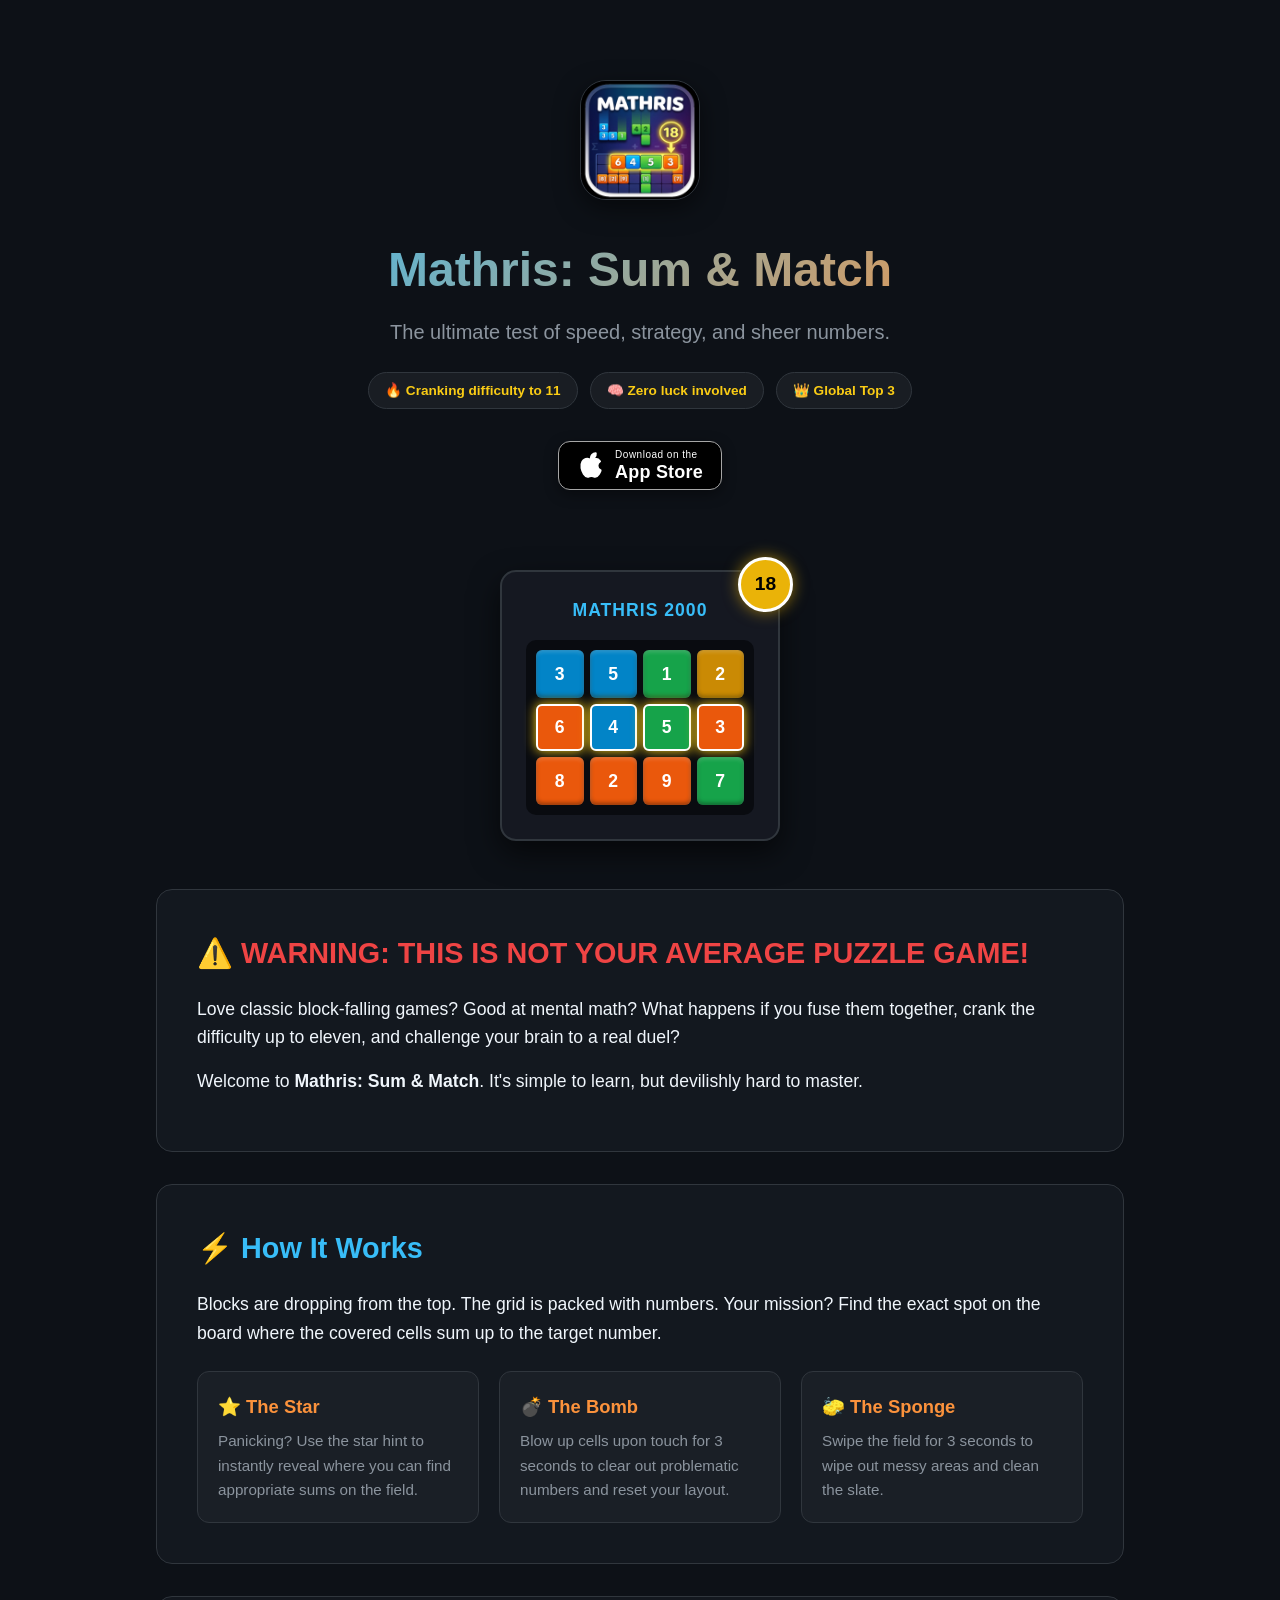
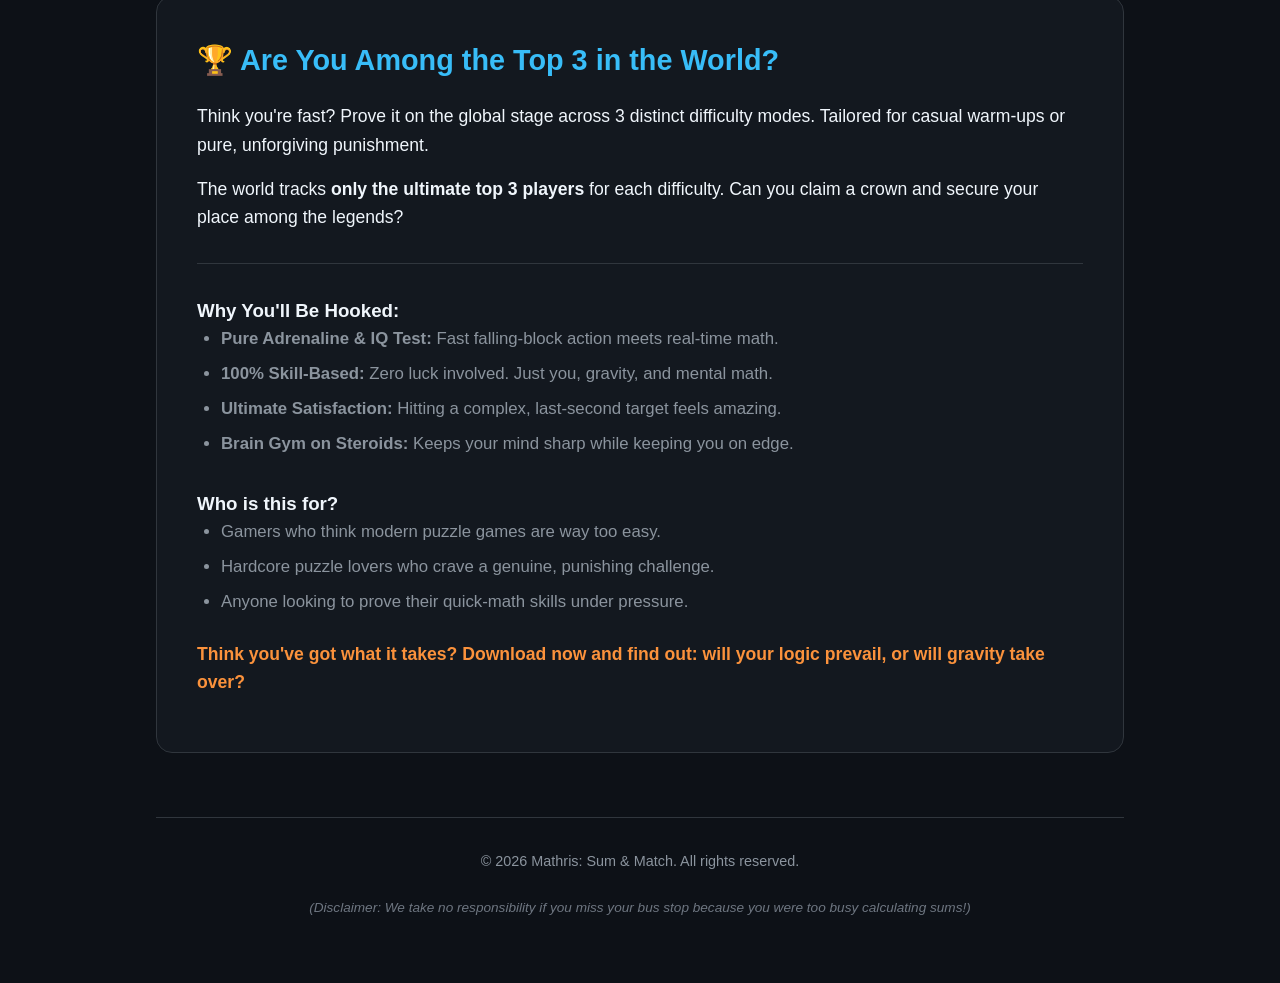
==== docs/mathris/index.html @ 96fd8997 "Mathris website added" ====
<!DOCTYPE html>
<html lang="en">
<head>
    <meta charset="UTF-8">
    <meta name="viewport" content="width=device-width, initial-scale=1.0">
    <title>Mathris: Sum & Match — A Mental Math Survival Game</title>
    <style>
        :root {
            --bg-color: #0d1117;
            --panel-bg: rgba(22, 27, 34, 0.85);
            --panel-border: #30363d;
            --accent-blue: #38bdf8;
            --accent-orange: #fb923c;
            --accent-green: #4ade80;
            --accent-yellow: #facc15;
            --accent-red: #ef4444;
            --text-main: #f0f6fc;
            --text-muted: #8b949e;
        }

        * {
            box-sizing: border-box;
            margin: 0;
            padding: 0;
            font-family: -apple-system, BlinkMacSystemFont, "Segoe UI", Roboto, Helvetica, Arial, sans-serif;
        }

        body {
            background-color: var(--bg-color);
            color: var(--text-main);
            line-height: 1.6;
            padding: 2rem 1rem;
            max-width: 1000px;
            margin: 0 auto;
        }

        header {
            text-align: center;
            padding: 3rem 1rem 2rem;
        }

        .app-icon {
            width: 120px;
            height: 120px;
            border-radius: 26px;
            box-shadow: 0 8px 24px rgba(0,0,0,0.5);
            margin-bottom: 1.5rem;
            border: 1px solid var(--panel-border);
        }

        h1 {
            font-size: 3rem;
            font-weight: 800;
            background: linear-gradient(135deg, var(--accent-blue), var(--accent-orange));
            -webkit-background-clip: text;
            -webkit-text-fill-color: transparent;
            margin-bottom: 0.5rem;
        }

        .subtitle {
            font-size: 1.25rem;
            color: var(--text-muted);
            max-width: 650px;
            margin: 0 auto 1.5rem;
        }

        .badge-bar {
            display: flex;
            justify-content: center;
            gap: 0.75rem;
            flex-wrap: wrap;
            margin-bottom: 2rem;
        }

        .pill {
            background: rgba(255, 255, 255, 0.05);
            border: 1px solid var(--panel-border);
            padding: 0.4rem 1rem;
            border-radius: 20px;
            font-size: 0.85rem;
            color: var(--accent-yellow);
            font-weight: 600;
        }

        /* Custom App Store Button */
        .app-store-btn {
            display: inline-flex;
            align-items: center;
            justify-content: center;
            gap: 10px;
            background-color: #000;
            color: #fff;
            text-decoration: none;
            padding: 8px 18px;
            border-radius: 12px;
            border: 1px solid #a6a6a6;
            transition: transform 0.2s ease, border-color 0.2s ease;
            box-shadow: 0 4px 14px rgba(0,0,0,0.4);
        }

        .app-store-btn:hover {
            transform: scale(1.05);
            border-color: #fff;
        }

        .app-store-btn svg {
            width: 28px;
            height: 28px;
            fill: currentColor;
        }

        .app-store-text {
            display: flex;
            flex-direction: column;
            align-items: flex-start;
            line-height: 1;
        }

        .app-store-small {
            font-size: 10px;
            margin-bottom: 3px;
            letter-spacing: 0.5px;
        }

        .app-store-large {
            font-size: 18px;
            font-weight: bold;
            letter-spacing: 0.2px;
        }

        /* Interactive Graphic Illustrations */
        .illustration-container {
            display: flex;
            justify-content: center;
            align-items: center;
            gap: 2rem;
            margin: 3rem 0;
            flex-wrap: wrap;
        }

        .game-mockup {
            background: #151821;
            border: 2px solid var(--panel-border);
            border-radius: 16px;
            padding: 1.5rem;
            width: 280px;
            box-shadow: 0 12px 30px rgba(0, 0, 0, 0.6);
            position: relative;
        }

        .mockup-header {
            text-align: center;
            font-weight: 800;
            color: var(--accent-blue);
            margin-bottom: 1rem;
            letter-spacing: 1px;
            font-size: 1.1rem;
        }

        .grid-visual {
            display: grid;
            grid-template-columns: repeat(4, 1fr);
            gap: 6px;
            background: #090b10;
            padding: 10px;
            border-radius: 10px;
        }

        .cell {
            aspect-ratio: 1;
            border-radius: 6px;
            display: flex;
            align-items: center;
            justify-content: center;
            font-weight: bold;
            font-size: 1.1rem;
            box-shadow: inset 0 2px 4px rgba(255,255,255,0.2), inset 0 -2px 4px rgba(0,0,0,0.4);
        }

        .cell.blue { background: #0284c7; color: white; }
        .cell.orange { background: #ea580c; color: white; }
        .cell.green { background: #16a34a; color: white; }
        .cell.yellow { background: #ca8a04; color: white; }
        .cell.active { 
            border: 2px solid #fff; 
            box-shadow: 0 0 12px var(--accent-yellow);
            animation: pulse 1.5s infinite alternate;
        }

        @keyframes pulse {
            0% { transform: scale(0.98); }
            100% { transform: scale(1.05); }
        }

        .target-callout {
            position: absolute;
            top: -15px;
            right: -15px;
            background: #eab308;
            color: #000;
            border-radius: 50%;
            width: 55px;
            height: 55px;
            display: flex;
            align-items: center;
            justify-content: center;
            font-weight: 900;
            font-size: 1.2rem;
            box-shadow: 0 0 15px rgba(234, 179, 8, 0.6);
            border: 3px solid #fff;
        }

        /* Content Panels */
        .panel {
            background: var(--panel-bg);
            border: 1px solid var(--panel-border);
            border-radius: 16px;
            padding: 2.5rem;
            margin-bottom: 2rem;
            backdrop-filter: blur(8px);
        }

        .panel h2 {
            font-size: 1.8rem;
            margin-bottom: 1.2rem;
            color: var(--accent-blue);
        }

        .panel.warning h2 {
            color: var(--accent-red);
        }

        .panel p {
            color: var(--text-main);
            margin-bottom: 1rem;
            font-size: 1.1rem;
        }
        
        .panel ul {
            margin-left: 1.5rem;
            margin-bottom: 1.5rem;
            color: var(--text-muted);
        }
        
        .panel ul li {
            margin-bottom: 0.5rem;
            font-size: 1.05rem;
        }

        /* Features List */
        .feature-grid {
            display: grid;
            grid-template-columns: repeat(auto-fit, minmax(280px, 1fr));
            gap: 1.25rem;
            margin-top: 1.5rem;
        }

        .feature-card {
            background: rgba(255, 255, 255, 0.03);
            border: 1px solid var(--panel-border);
            border-radius: 12px;
            padding: 1.25rem;
        }

        .feature-card h3 {
            color: var(--accent-orange);
            font-size: 1.15rem;
            margin-bottom: 0.5rem;
        }

        .feature-card p {
            font-size: 0.95rem;
            color: var(--text-muted);
            margin-bottom: 0;
        }

        footer {
            text-align: center;
            color: var(--text-muted);
            font-size: 0.9rem;
            margin-top: 4rem;
            padding-bottom: 2rem;
            border-top: 1px solid var(--panel-border);
            padding-top: 2rem;
        }

        .footer-links {
            margin-top: 1rem;
        }
        
        .footer-links a {
            color: var(--accent-blue);
            text-decoration: none;
            font-weight: 600;
        }

        .footer-links a:hover {
            text-decoration: underline;
        }

        .disclaimer {
            font-style: italic;
            margin-top: 1.5rem;
            color: #6e7681;
            font-size: 0.85rem;
        }
    </style>
</head>
<body>

    <header>
        <img src="app_icon.jpg" alt="Mathris App Icon" class="app-icon">
        <h1>Mathris: Sum & Match</h1>
        <p class="subtitle">The ultimate test of speed, strategy, and sheer numbers.</p>
        
        <div class="badge-bar">
            <span class="pill">🔥 Cranking difficulty to 11</span>
            <span class="pill">🧠 Zero luck involved</span>
            <span class="pill">👑 Global Top 3</span>
        </div>

        <a href="#" class="app-store-btn" onclick="alert('Coming soon to the App Store!'); return false;">
            <svg width="20" height="20" viewBox="0 0 24 24" fill="none" stroke="currentColor" stroke-width="2" stroke-linecap="round" stroke-linejoin="round"><path d="M18.71 19.5c-.83 1.24-1.71 2.45-3.05 2.47-1.34.03-1.77-.79-3.29-.79-1.53 0-2 .77-3.27.82-1.31.05-2.3-1.32-3.14-2.53C4.25 17 2.94 12.45 4.7 9.39c.87-1.52 2.43-2.48 4.12-2.51 1.28-.02 2.5.87 3.29.87.78 0 2.26-1.07 3.8-.91.65.03 2.47.26 3.64 1.98-.09.06-2.17 1.28-2.15 3.81.03 3.02 2.65 4.03 2.68 4.04-.03.07-.42 1.44-1.38 2.83"/><path d="M13 3.5c.73-.83 1.94-1.46 2.94-1.5.13 1.17-.34 2.35-1.04 3.19-.69.85-1.83 1.51-2.95 1.42-.15-1.15.41-2.35 1.05-3.11"/></svg>
            <div class="app-store-text">
                <span class="app-store-small">Download on the</span>
                <span class="app-store-large">App Store</span>
            </div>
        </a>
    </header>

    <div class="illustration-container">
        <div class="game-mockup">
            <div class="target-callout">18</div>
            <div class="mockup-header">MATHRIS 2000</div>
            <div class="grid-visual">
                <div class="cell blue">3</div>
                <div class="cell blue">5</div>
                <div class="cell green">1</div>
                <div class="cell yellow">2</div>
                <div class="cell orange active">6</div>
                <div class="cell blue active">4</div>
                <div class="cell green active">5</div>
                <div class="cell orange active">3</div>
                <div class="cell orange">8</div>
                <div class="cell orange">2</div>
                <div class="cell orange">9</div>
                <div class="cell green">7</div>
            </div>
        </div>
    </div>

    <section class="panel warning">
        <h2>⚠️ WARNING: THIS IS NOT YOUR AVERAGE PUZZLE GAME!</h2>
        <p>Love classic block-falling games? Good at mental math? What happens if you fuse them together, crank the difficulty up to eleven, and challenge your brain to a real duel?</p>
        <p>Welcome to <strong>Mathris: Sum & Match</strong>. It's simple to learn, but devilishly hard to master.</p>
    </section>

    <section class="panel">
        <h2>⚡ How It Works</h2>
        <p>Blocks are dropping from the top. The grid is packed with numbers. Your mission? Find the exact spot on the board where the covered cells sum up to the target number.</p>

        <div class="feature-grid">
            <div class="feature-card">
                <h3>⭐ The Star</h3>
                <p>Panicking? Use the star hint to instantly reveal where you can find appropriate sums on the field.</p>
            </div>
            <div class="feature-card">
                <h3>💣 The Bomb</h3>
                <p>Blow up cells upon touch for 3 seconds to clear out problematic numbers and reset your layout.</p>
            </div>
            <div class="feature-card">
                <h3>🧽 The Sponge</h3>
                <p>Swipe the field for 3 seconds to wipe out messy areas and clean the slate.</p>
            </div>
        </div>
    </section>

    <section class="panel">
        <h2>🏆 Are You Among the Top 3 in the World?</h2>
        <p>Think you're fast? Prove it on the global stage across 3 distinct difficulty modes. Tailored for casual warm-ups or pure, unforgiving punishment.</p>
        <p>The world tracks <strong>only the ultimate top 3 players</strong> for each difficulty. Can you claim a crown and secure your place among the legends?</p>
        
        <hr style="border: none; border-top: 1px solid var(--panel-border); margin: 2rem 0;">

        <h3>Why You'll Be Hooked:</h3>
        <ul>
            <li><strong>Pure Adrenaline & IQ Test:</strong> Fast falling-block action meets real-time math.</li>
            <li><strong>100% Skill-Based:</strong> Zero luck involved. Just you, gravity, and mental math.</li>
            <li><strong>Ultimate Satisfaction:</strong> Hitting a complex, last-second target feels amazing.</li>
            <li><strong>Brain Gym on Steroids:</strong> Keeps your mind sharp while keeping you on edge.</li>
        </ul>

        <h3 style="margin-top: 2rem;">Who is this for?</h3>
        <ul>
            <li>Gamers who think modern puzzle games are way too easy.</li>
            <li>Hardcore puzzle lovers who crave a genuine, punishing challenge.</li>
            <li>Anyone looking to prove their quick-math skills under pressure.</li>
        </ul>

        <p style="margin-top: 1.5rem; font-weight: 600; color: var(--accent-orange);">Think you've got what it takes? Download now and find out: will your logic prevail, or will gravity take over?</p>
    </section>

    <footer>
        <p>© 2026 Mathris: Sum & Match. All rights reserved.</p>
        <p class="disclaimer">(Disclaimer: We take no responsibility if you miss your bus stop because you were too busy calculating sums!)</p>
    </footer>

</body>
</html>
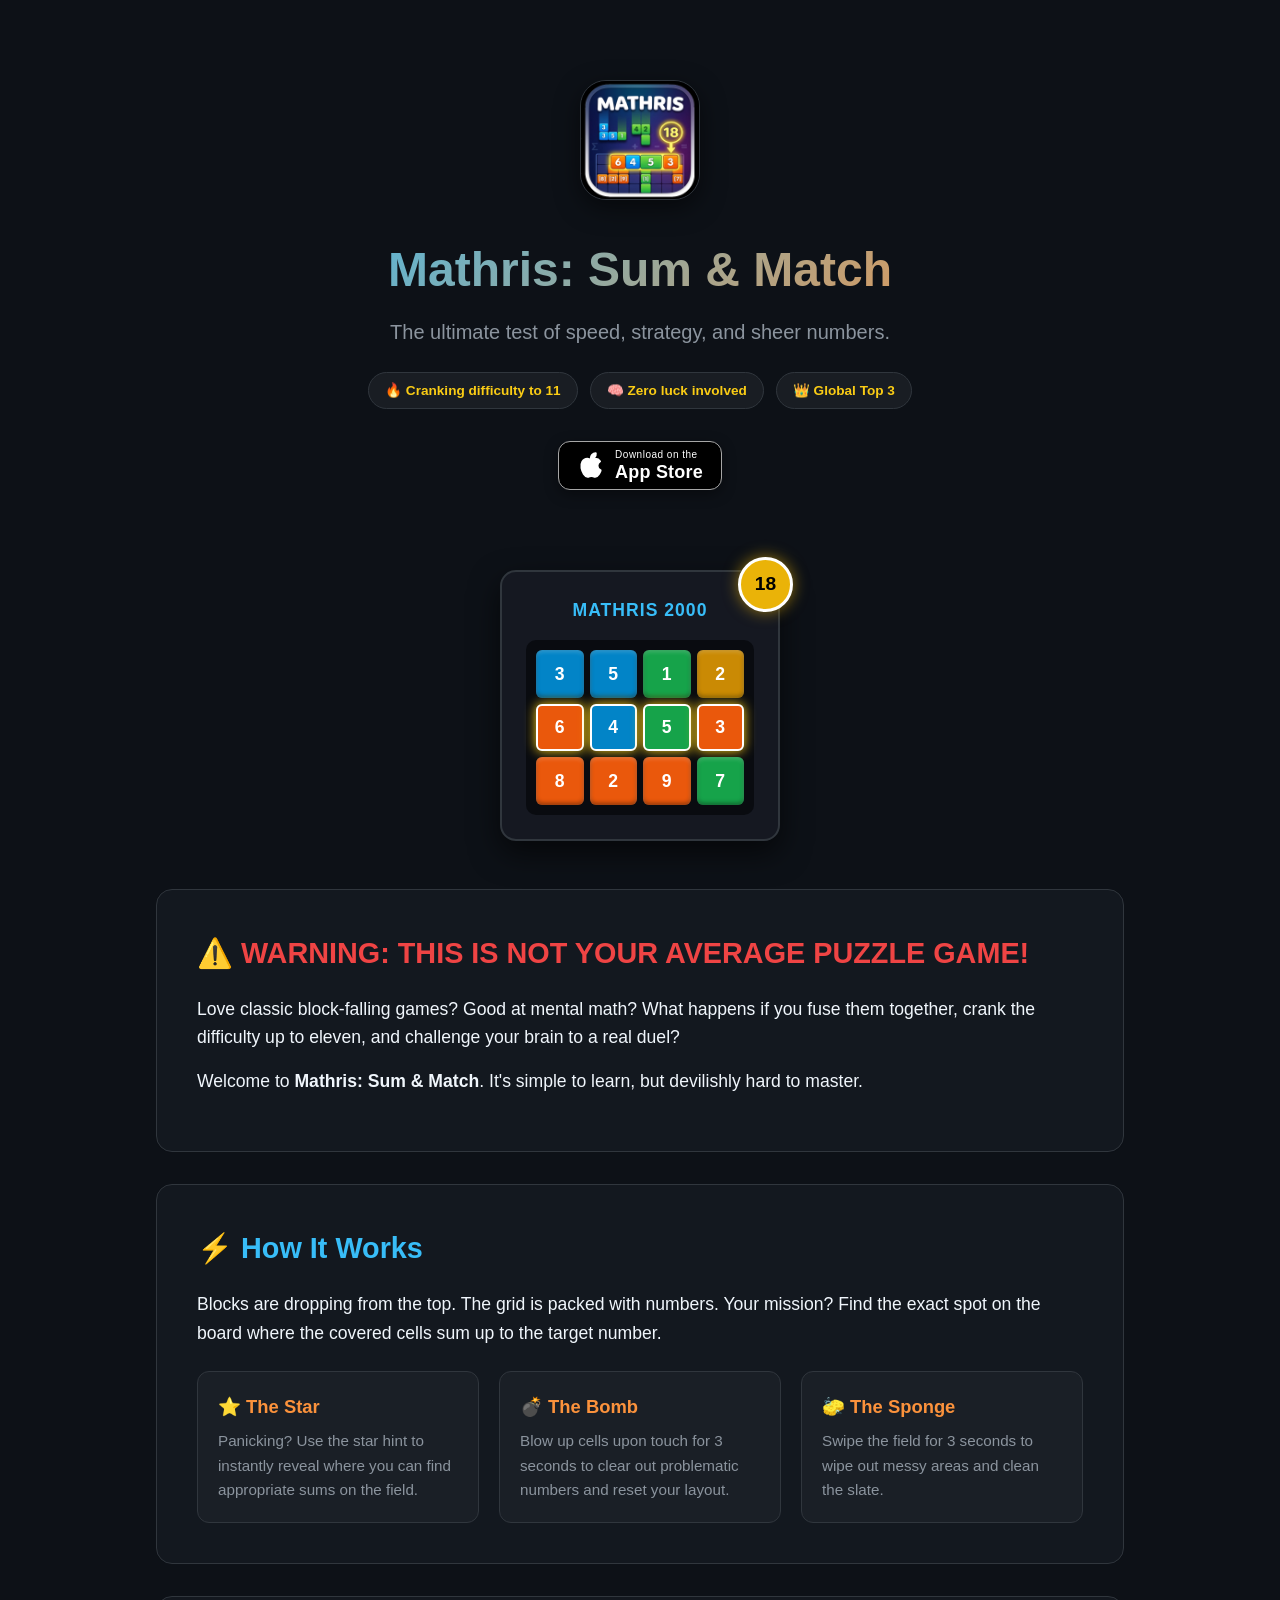
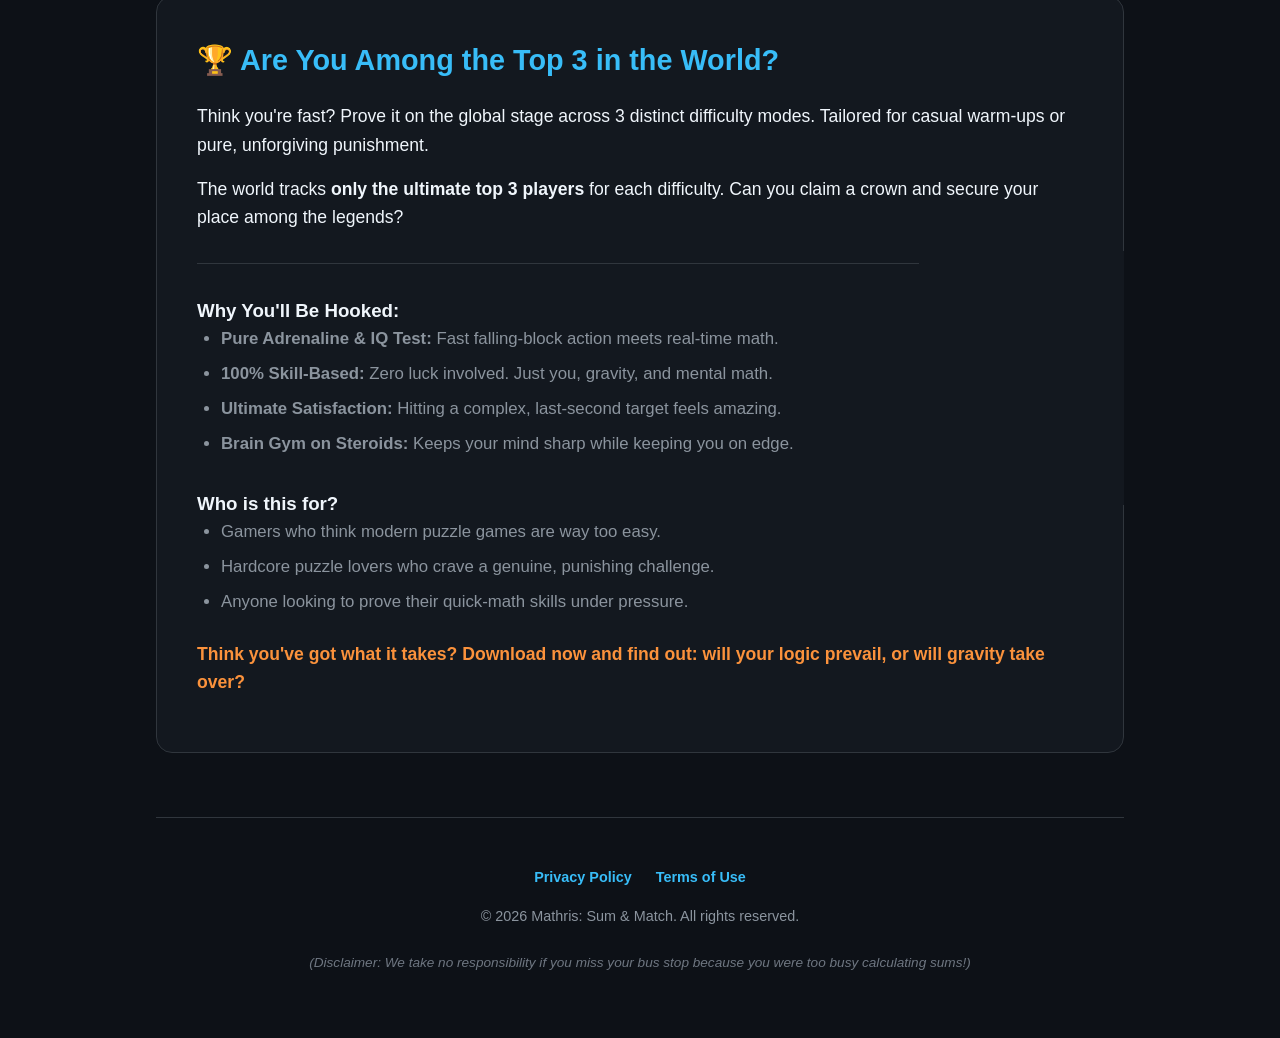
==== commit 84e39e0a: "Add legal documents in readable form to matris website" ====
--- a/docs/mathris/index.html
+++ b/docs/mathris/index.html
@@ -286,6 +286,12 @@
 
         .footer-links {
             margin-top: 1rem;
+            margin-bottom: 1rem;
+        }
+
+        .footer-spacer {
+            display: inline-block;
+            width: 1rem;
         }
         
         .footer-links a {
@@ -401,6 +407,11 @@
     </section>
 
     <footer>
+        <div class="footer-links">
+            <a href="https://lakizoli.github.io/mathris/privacy_policy.html">Privacy Policy</a>
+            <span class="footer-spacer">&nbsp;</span>
+            <a href="https://lakizoli.github.io/mathris/terms_of_use.html">Terms of Use</a>
+        </div>
         <p>© 2026 Mathris: Sum & Match. All rights reserved.</p>
         <p class="disclaimer">(Disclaimer: We take no responsibility if you miss your bus stop because you were too busy calculating sums!)</p>
     </footer>
